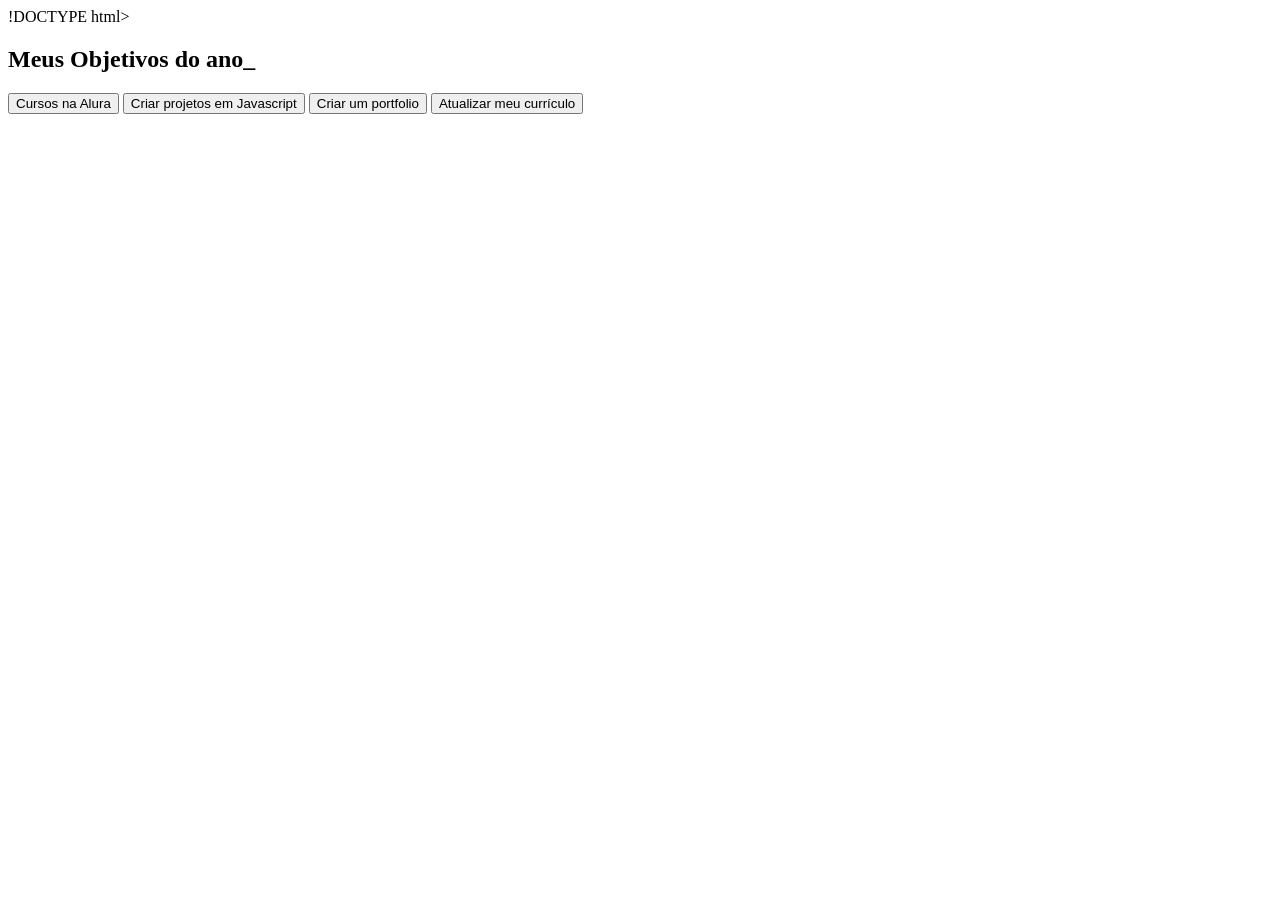
==== index.html @ e85757a2 "projeto 1" ====
!DOCTYPE html>
<html lang="pt-br">

<head>
    <meta charset="UTF-8">
    <meta name="viewport" content="width=device-width, initial-scale=1.0">
    <title>Meus objetivos do ano</title>
    <link rel="stylesheet" href="style.css">
</head>

<body>
    <section class="conteudo-principal">
        <h2 class="titulo-principal">Meus Objetivos do ano<span>_</span></h2>
        <div class="botoes">
            <button class="botao">Cursos na Alura</button>
            <button class="botao">Criar projetos em Javascript</button>
            <button class="botao">Criar um portfolio</button>
            <button class="botao">Atualizar meu currículo</button>
        </div>
    </section>
</body>

</html>
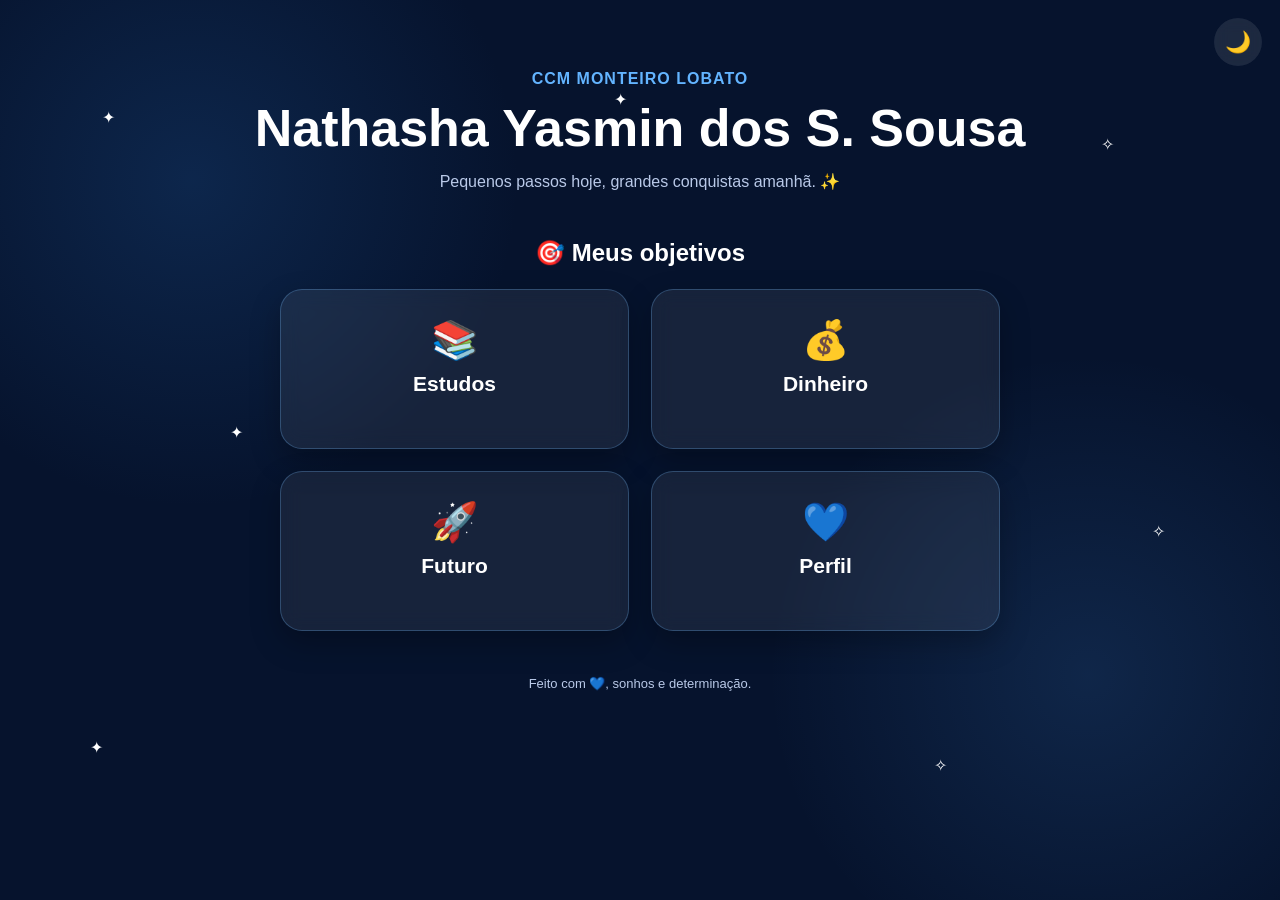
==== commit 18a69a1b: "Update and rename index(1).html to index.html" ====
--- a/index.html
+++ b/index.html
@@ -1,23 +1,512 @@
-!DOCTYPE html>
-<html lang="pt-br">
-
+<!DOCTYPE html>
+<html lang="pt-BR">
 <head>
-    <meta charset="UTF-8">
-    <meta name="viewport" content="width=device-width, initial-scale=1.0">
-    <title>Meus objetivos do ano</title>
-    <link rel="stylesheet" href="style.css">
+  <meta charset="UTF-8">
+  <meta name="viewport" content="width=device-width, initial-scale=1.0">
+
+  <title>Nathasha Yasmin dos S. Sousa</title>
+
+  <style>
+    * {
+      box-sizing: border-box;
+      margin: 0;
+      padding: 0;
+      font-family: Arial, sans-serif;
+    }
+
+    :root {
+      --bg: #06132d;
+      --card: #10264c;
+      --text: #ffffff;
+      --muted: #b9c9e8;
+      --blue: #63b4ff;
+    }
+
+    body.light {
+      --bg: #eaf4ff;
+      --card: #ffffff;
+      --text: #10264a;
+      --muted: #526988;
+      --blue: #1769aa;
+    }
+
+    body {
+      min-height: 100vh;
+      background:
+        radial-gradient(
+          circle at 15% 20%,
+          #1b4d8a55,
+          transparent 25%
+        ),
+        radial-gradient(
+          circle at 85% 75%,
+          #4da3ff22,
+          transparent 25%
+        ),
+        var(--bg);
+
+      color: var(--text);
+      transition: 0.4s;
+      overflow-x: hidden;
+    }
+
+    /* ESTRELAS */
+
+    .stars {
+      position: fixed;
+      inset: 0;
+      pointer-events: none;
+      z-index: 0;
+    }
+
+    .star {
+      position: absolute;
+      color: white;
+      animation: twinkle 2.4s infinite ease-in-out;
+    }
+
+    .star:nth-child(1) {
+      left: 8%;
+      top: 12%;
+    }
+
+    .star:nth-child(2) {
+      left: 86%;
+      top: 15%;
+      animation-delay: 0.5s;
+    }
+
+    .star:nth-child(3) {
+      left: 18%;
+      top: 47%;
+      animation-delay: 1s;
+    }
+
+    .star:nth-child(4) {
+      left: 90%;
+      top: 58%;
+      animation-delay: 0.8s;
+    }
+
+    .star:nth-child(5) {
+      left: 7%;
+      top: 82%;
+      animation-delay: 1.2s;
+    }
+
+    .star:nth-child(6) {
+      left: 73%;
+      top: 84%;
+      animation-delay: 0.3s;
+    }
+
+    .star:nth-child(7) {
+      left: 48%;
+      top: 10%;
+      animation-delay: 1.5s;
+    }
+
+    @keyframes twinkle {
+      0%,
+      100% {
+        opacity: 0.35;
+        transform: scale(1);
+      }
+
+      50% {
+        opacity: 1;
+        transform: scale(1.4);
+      }
+    }
+
+    /* BOTÃO DE TEMA */
+
+    .theme {
+      position: fixed;
+      right: 18px;
+      top: 18px;
+
+      border: 0;
+      border-radius: 50%;
+
+      width: 48px;
+      height: 48px;
+
+      background: #ffffff18;
+      color: var(--text);
+
+      font-size: 21px;
+      cursor: pointer;
+
+      backdrop-filter: blur(8px);
+
+      z-index: 5;
+
+      transition: 0.3s;
+    }
+
+    .theme:hover {
+      transform: scale(1.1);
+      background: #ffffff30;
+    }
+
+    /* CONTEÚDO PRINCIPAL */
+
+    main {
+      position: relative;
+      z-index: 1;
+
+      max-width: 900px;
+      margin: auto;
+
+      padding: 70px 20px 35px;
+
+      text-align: center;
+    }
+
+    .school {
+      color: var(--blue);
+      font-weight: bold;
+      letter-spacing: 1px;
+      margin-bottom: 10px;
+    }
+
+    h1 {
+      font-size: clamp(30px, 6vw, 52px);
+      margin-bottom: 12px;
+    }
+
+    .subtitle {
+      color: var(--muted);
+      margin-bottom: 45px;
+      line-height: 1.5;
+    }
+
+    h2 {
+      margin-bottom: 22px;
+    }
+
+    /* CARDS */
+
+    .grid {
+      display: grid;
+
+      grid-template-columns: repeat(2, 1fr);
+
+      gap: 22px;
+
+      max-width: 720px;
+
+      margin: auto;
+    }
+
+    .card {
+      background: rgba(255, 255, 255, 0.07);
+
+      border: 1px solid #79bfff44;
+
+      border-radius: 22px;
+
+      padding: 28px 20px;
+
+      min-height: 160px;
+
+      cursor: pointer;
+
+      box-shadow: 0 12px 30px #0004;
+
+      backdrop-filter: blur(10px);
+
+      transition: 0.25s;
+    }
+
+    .card:hover {
+      transform: translateY(-7px) scale(1.02);
+
+      border-color: var(--blue);
+    }
+
+    .icon {
+      font-size: 38px;
+
+      margin-bottom: 10px;
+
+      transition: 0.25s;
+    }
+
+    .card:hover .icon {
+      transform: scale(1.15);
+    }
+
+    .card h3 {
+      font-size: 21px;
+
+      margin-bottom: 8px;
+    }
+
+    .desc {
+      color: var(--muted);
+
+      line-height: 1.55;
+
+      font-size: 14px;
+
+      max-height: 0;
+
+      opacity: 0;
+
+      overflow: hidden;
+
+      transition: 0.35s;
+    }
+
+    .card.active .desc {
+      max-height: 150px;
+
+      opacity: 1;
+
+      margin-top: 8px;
+    }
+
+    .card.active {
+      border-color: var(--blue);
+
+      transform: scale(1.02);
+    }
+
+    /* RODAPÉ */
+
+    footer {
+      margin-top: 45px;
+
+      color: var(--muted);
+
+      font-size: 13px;
+    }
+
+    /* RESPONSIVIDADE */
+
+    @media (max-width: 600px) {
+      .grid {
+        grid-template-columns: 1fr;
+      }
+
+      .card {
+        min-height: 145px;
+      }
+
+      main {
+        padding-top: 80px;
+      }
+
+      h1 {
+        line-height: 1.1;
+      }
+    }
+  </style>
 </head>
 
 <body>
-    <section class="conteudo-principal">
-        <h2 class="titulo-principal">Meus Objetivos do ano<span>_</span></h2>
-        <div class="botoes">
-            <button class="botao">Cursos na Alura</button>
-            <button class="botao">Criar projetos em Javascript</button>
-            <button class="botao">Criar um portfolio</button>
-            <button class="botao">Atualizar meu currículo</button>
-        </div>
+
+  <!-- ESTRELAS -->
+
+  <div class="stars">
+    <span class="star">✦</span>
+    <span class="star">✧</span>
+    <span class="star">✦</span>
+    <span class="star">✧</span>
+    <span class="star">✦</span>
+    <span class="star">✧</span>
+    <span class="star">✦</span>
+  </div>
+
+
+  <!-- BOTÃO DE TEMA -->
+
+  <button
+    class="theme"
+    onclick="theme()"
+    aria-label="Alternar tema"
+  >
+    🌙
+  </button>
+
+
+  <!-- CONTEÚDO -->
+
+  <main>
+
+    <div class="school">
+      CCM MONTEIRO LOBATO
+    </div>
+
+    <h1>
+      Nathasha Yasmin dos S. Sousa
+    </h1>
+
+    <p class="subtitle">
+      Pequenos passos hoje, grandes conquistas amanhã. ✨
+    </p>
+
+
+    <h2>
+      🎯 Meus objetivos
+    </h2>
+
+
+    <section class="grid">
+
+      <!-- ESTUDOS -->
+
+      <div
+        class="card"
+        onclick="openCard(this)"
+      >
+        <div class="icon">
+          📚
+        </div>
+
+        <h3>
+          Estudos
+        </h3>
+
+        <div class="desc">
+          Dedicar-me aos estudos, aprender cada vez mais
+          e construir uma boa base para alcançar meus sonhos.
+        </div>
+      </div>
+
+
+      <!-- DINHEIRO -->
+
+      <div
+        class="card"
+        onclick="openCard(this)"
+      >
+        <div class="icon">
+          💰
+        </div>
+
+        <h3>
+          Dinheiro
+        </h3>
+
+        <div class="desc">
+          Aprender a cuidar do meu dinheiro, economizar,
+          organizar minha vida financeira e conquistar
+          minha independência.
+        </div>
+      </div>
+
+
+      <!-- FUTURO -->
+
+      <div
+        class="card"
+        onclick="openCard(this)"
+      >
+        <div class="icon">
+          🚀
+        </div>
+
+        <h3>
+          Futuro
+        </h3>
+
+        <div class="desc">
+          Construir um futuro do qual eu possa me orgulhar,
+          alcançar meus objetivos e realizar meus sonhos.
+        </div>
+      </div>
+
+
+      <!-- LINKEDIN -->
+
+      <div
+        class="card"
+        onclick="openLinkedIn()"
+      >
+        <div class="icon">
+          💙
+        </div>
+
+        <h3>
+          Perfil
+        </h3>
+
+        <div class="desc">
+          Clique para conhecer meu perfil profissional
+          no LinkedIn.
+        </div>
+      </div>
+
     </section>
+
+
+    <footer>
+      Feito com 💙, sonhos e determinação.
+    </footer>
+
+  </main>
+
+
+  <!-- JAVASCRIPT -->
+
+  <script>
+
+    /* ABRIR E FECHAR OS CARDS */
+
+    function openCard(card) {
+
+      document
+        .querySelectorAll(".card")
+        .forEach(function(item) {
+
+          if (item !== card) {
+            item.classList.remove("active");
+          }
+
+        });
+
+      card.classList.toggle("active");
+    }
+
+
+    /* MODO CLARO / ESCURO */
+
+    function theme() {
+
+      document.body.classList.toggle("light");
+
+      const button =
+        document.querySelector(".theme");
+
+      if (
+        document.body.classList.contains("light")
+      ) {
+
+        button.textContent = "☀️";
+
+      } else {
+
+        button.textContent = "🌙";
+
+      }
+    }
+
+
+    /* LINKEDIN */
+
+    function openLinkedIn() {
+
+      window.open(
+        "https://www.linkedin.com/in/yasmin-santos-2840a2429?trk=contact-info",
+        "_blank"
+      );
+
+    }
+
+  </script>
+
 </body>
-
-</html>+</html>
